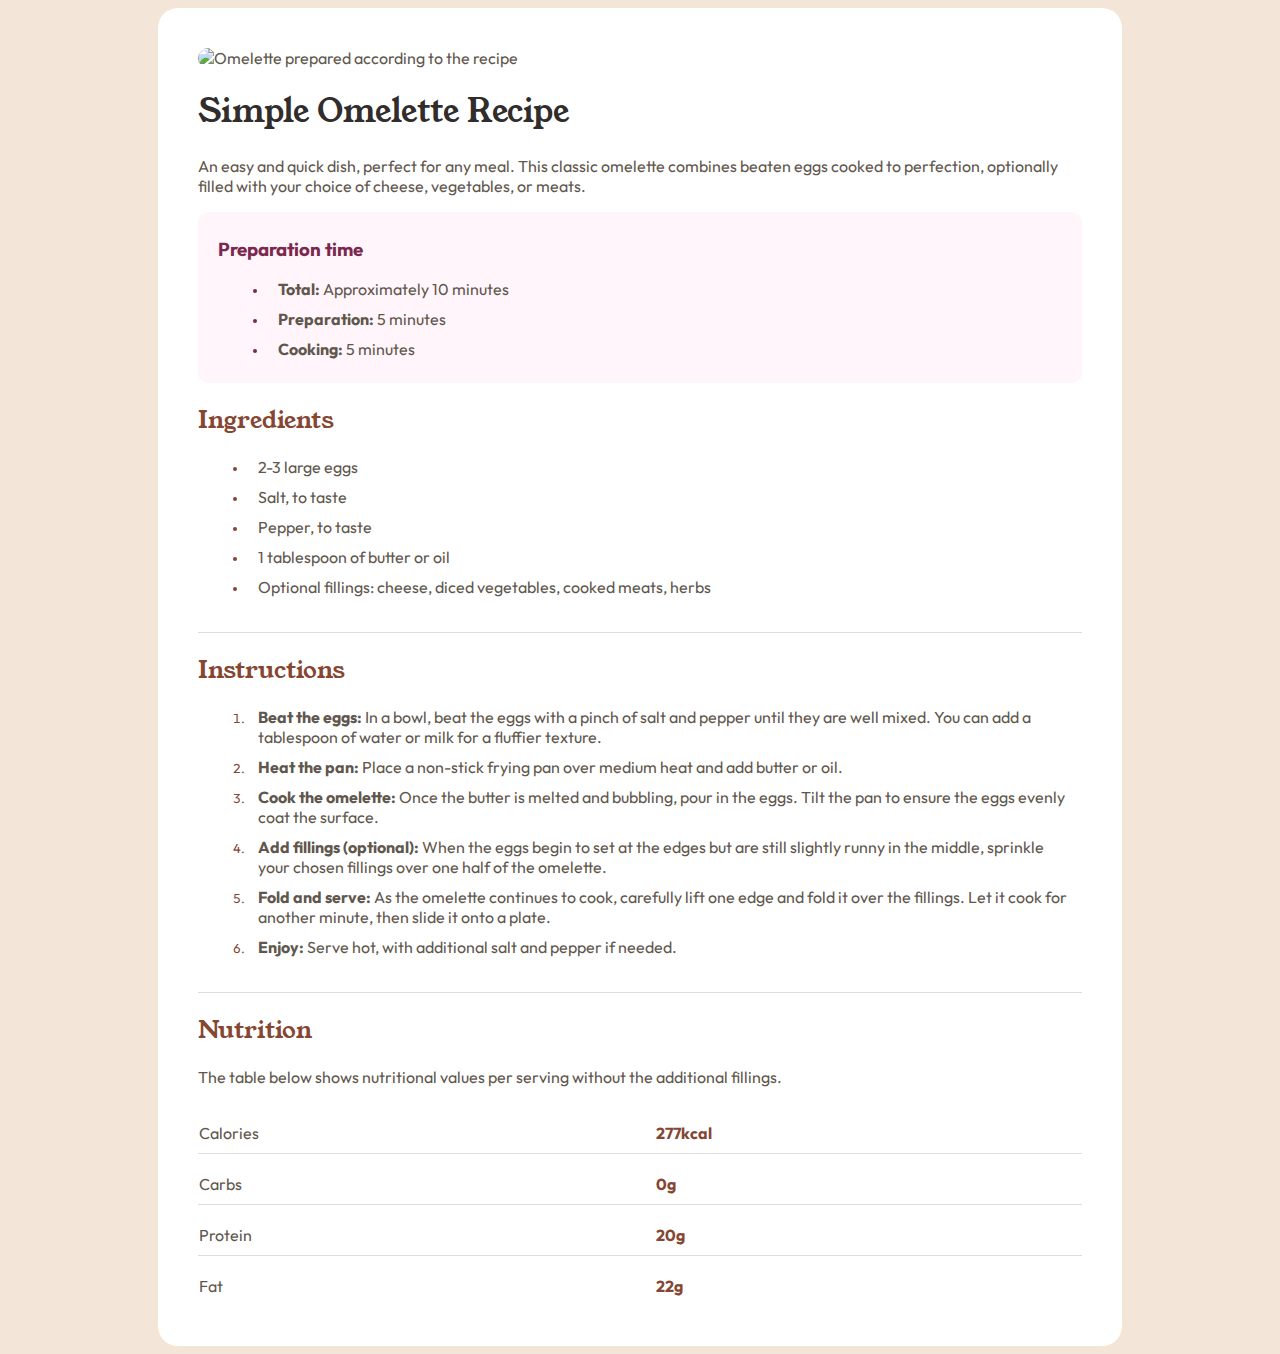
==== recipePage/index.html @ 116f4e9a "Add files via upload" ====
<!DOCTYPE html>
<html lang="en">
  <head>
    <meta charset="UTF-8">
    <meta name="viewport" content="width=device-width, initial-scale=1.0"> <!-- displays site properly based on user's device -->
    <link rel="stylesheet" type="text/css" href="style.css">
    <link rel="icon" type="image/png" sizes="32x32" href="./assets/images/favicon-32x32.png">
    <link rel="preconnect" href="https://fonts.googleapis.com">
    <link rel="preconnect" href="https://fonts.gstatic.com" crossorigin>
    <link href="https://fonts.googleapis.com/css2?family=Young+Serif&display=swap" rel="stylesheet">
    <link rel="preconnect" href="https://fonts.googleapis.com">
    <link rel="preconnect" href="https://fonts.gstatic.com" crossorigin>
    <link href="https://fonts.googleapis.com/css2?family=Outfit:wght@100..900&family=Young+Serif&display=swap" rel="stylesheet">

  <title>Recipe page</title>
  </head>
  <body>
    <div class="container">

        <img src="assets/images/image-omelette.jpeg" alt="Omelette prepared according to the recipe">

        <h1>Simple Omelette Recipe</h1>

          <p>
            An easy and quick dish, perfect for any meal. This classic omelette combines beaten eggs cooked
            to perfection, optionally filled with your choice of cheese, vegetables, or meats.
          </p>

      <div class="preparation">

        <h3><b>Preparation time</b></h3>

          <ul>
            <li class="liTotal"><b>Total:</b> Approximately 10 minutes</li>
            <li class="liPrep"><b>Preparation:</b> 5 minutes</li>
            <li class="liCook"><b>Cooking:</b> 5 minutes</li>
          </ul>

      </div>
        <h2>Ingredients</h2>

          <ul>
            <li>2-3 large eggs</li>
            <li>Salt, to taste</li>
            <li>Pepper, to taste</li>
            <li>1 tablespoon of butter or oil</li>
            <li>Optional fillings: cheese, diced vegetables, cooked meats, herbs</li>
          </ul>

        <hr>

        <h2>Instructions</h2>

          <ol>
            <li><b>Beat the eggs:</b> In a bowl, beat the eggs with a pinch of salt and pepper until they are well mixed.
              You can add a tablespoon of water or milk for a fluffier texture.</li>

            <li><b>Heat the pan:</b> Place a non-stick frying pan over medium heat and add butter or oil.</li>

            <li><b>Cook the omelette:</b> Once the butter is melted and bubbling, pour in the eggs. Tilt the pan to ensure
              the eggs evenly coat the surface.</li>

            <li><b>Add fillings (optional):</b> When the eggs begin to set at the edges but are still slightly runny in the
              middle, sprinkle your chosen fillings over one half of the omelette.</li>

            <li><b>Fold and serve:</b> As the omelette continues to cook, carefully lift one edge and fold it over the
              fillings. Let it cook for another minute, then slide it onto a plate.</li>

            <li><b>Enjoy:</b> Serve hot, with additional salt and pepper if needed.</li>
          </ol>

      <hr>

        <h2>Nutrition</h2>

          <p>The table below shows nutritional values per serving without the additional fillings.</p>

      <table>
        <tr>
          <td>Calories</td>
          <td style="color: hsl(14, 45%, 36%)"><b>277kcal</b></td>
        </tr>

        <tr>
          <td>Carbs</td>
          <td style="color: hsl(14, 45%, 36%)"><b>0g</b></td>
        </tr>

        <tr>
          <td>Protein</td>
          <td style="color: hsl(14, 45%, 36%)"><b>20g</b></td>
        </tr>

        <tr>
          <td class="borderFat">Fat</td>
          <td class="borderG"style="color: hsl(14, 45%, 36%)"><b>22g</b></td>
        </tr>
      </table>

    </div>

  </body>
</html>
---- recipePage/style.css ----
body {
    font-style: normal;
    background-color: hsl(30, 54%, 90%);
    display: flex;
    justify-content: center;
    font-family: "Outfit";
    color: hsl(30, 10%, 34%);
    font-weight: normal;
    font-size: 16px;
}

.container {
    padding: 40px;
    width: 70%;
    background-color: white;
    border-radius: 20px;
}

.container img {
    border-radius: 10px;
    width: 100%;
}

.preparation {
    padding: 6px 20px 8px;
    background-color: hsl(330, 100%, 98%);
    font-family: "Outfit";
    border-radius: 10px;
}

h1 {
    font-family: "Young Serif";
    color: hsl(24, 5%, 18%);
    font-weight: normal;
}

h2 {
    font-family: "Young Serif";
    font-weight: normal;
    color: hsl(14, 45%, 36%);
}

h3 {
    font-weight: normal;
    color: hsl(332, 51%, 32%);
}

li {
    margin: 10px;
    font-weight: normal;
    padding-left: 10px;

}

.liTotal::marker {
    color: hsl(332, 51%, 32%);
}

.liPrep::marker {
    color: hsl(332, 51%, 32%);
}

.liCook::marker {
    color: hsl(332, 51%, 32%);
}

::marker {
    color: hsl(14, 45%, 36%);
    font-weight: normal;
    font-size: small;
}

hr {
    margin-top: 35px;
    border: none;
    height: 1px;
    color: hsl(30, 18%, 87%);
    background-color: hsl(30, 18%, 87%);
}

table {
    border-collapse: collapse;
    width: 100%;
}

table td {
    padding-top: 20px;
    padding-bottom: 10px;
    border-bottom: 1px solid hsl(30, 18%, 87%);
}

.borderFat {
 border-bottom: none;
}

.borderG {
    border-bottom: none;
}
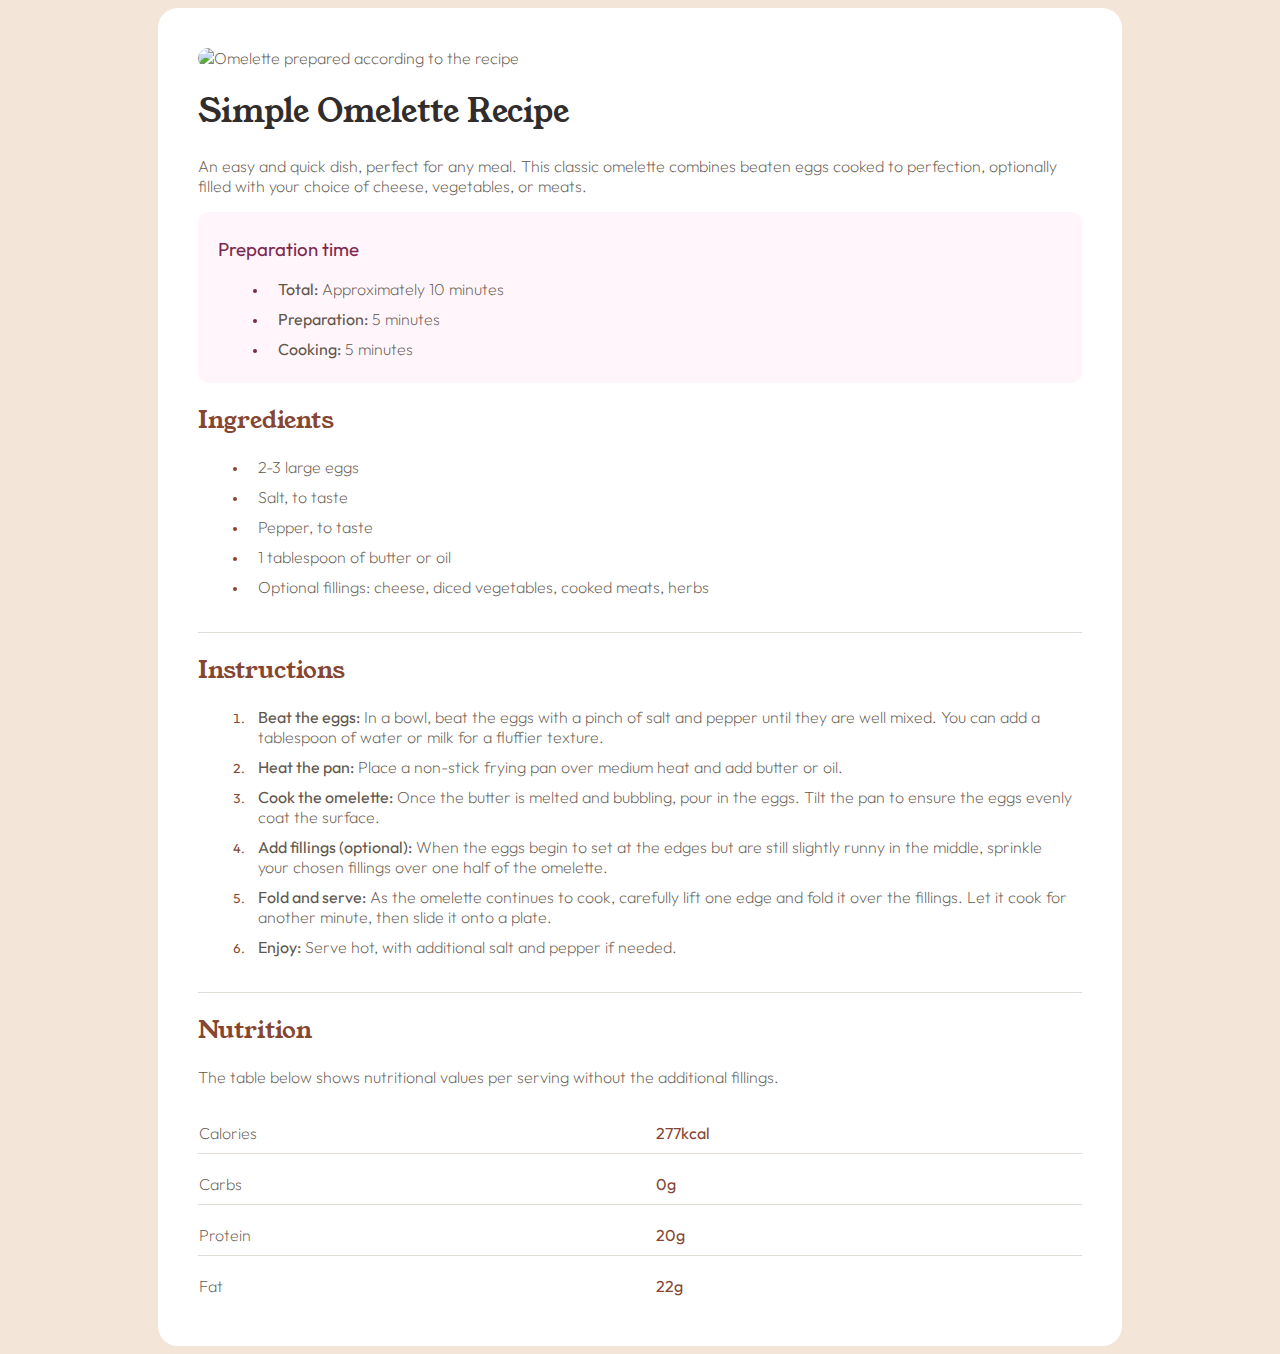
==== commit efec4f22: "Add files via upload" ====
--- a/recipePage/index.html
+++ b/recipePage/index.html
@@ -92,8 +92,8 @@
         </tr>
 
         <tr>
-          <td class="borderFat">Fat</td>
-          <td class="borderG"style="color: hsl(14, 45%, 36%)"><b>22g</b></td>
+          <td class="tableBorderBottomLeft">Fat</td>
+          <td class="tableBorderBottomRight"style="color: hsl(14, 45%, 36%)"><b>22g</b></td>
         </tr>
       </table>
 
--- a/recipePage/style.css
+++ b/recipePage/style.css
@@ -5,7 +5,7 @@
     justify-content: center;
     font-family: "Outfit";
     color: hsl(30, 10%, 34%);
-    font-weight: normal;
+    font-weight: 200;
     font-size: 16px;
 }
 
@@ -31,23 +31,23 @@
 h1 {
     font-family: "Young Serif";
     color: hsl(24, 5%, 18%);
-    font-weight: normal;
+    font-weight: 200;
+
 }
 
 h2 {
     font-family: "Young Serif";
-    font-weight: normal;
     color: hsl(14, 45%, 36%);
+    font-weight: 200;
 }
 
 h3 {
-    font-weight: normal;
     color: hsl(332, 51%, 32%);
+    font-weight: 200;
 }
 
 li {
     margin: 10px;
-    font-weight: normal;
     padding-left: 10px;
 
 }
@@ -89,10 +89,10 @@
     border-bottom: 1px solid hsl(30, 18%, 87%);
 }
 
-.borderFat {
+.tableBorderBottomLeft {
  border-bottom: none;
 }
 
-.borderG {
+.tableBorderBottomRight {
     border-bottom: none;
 }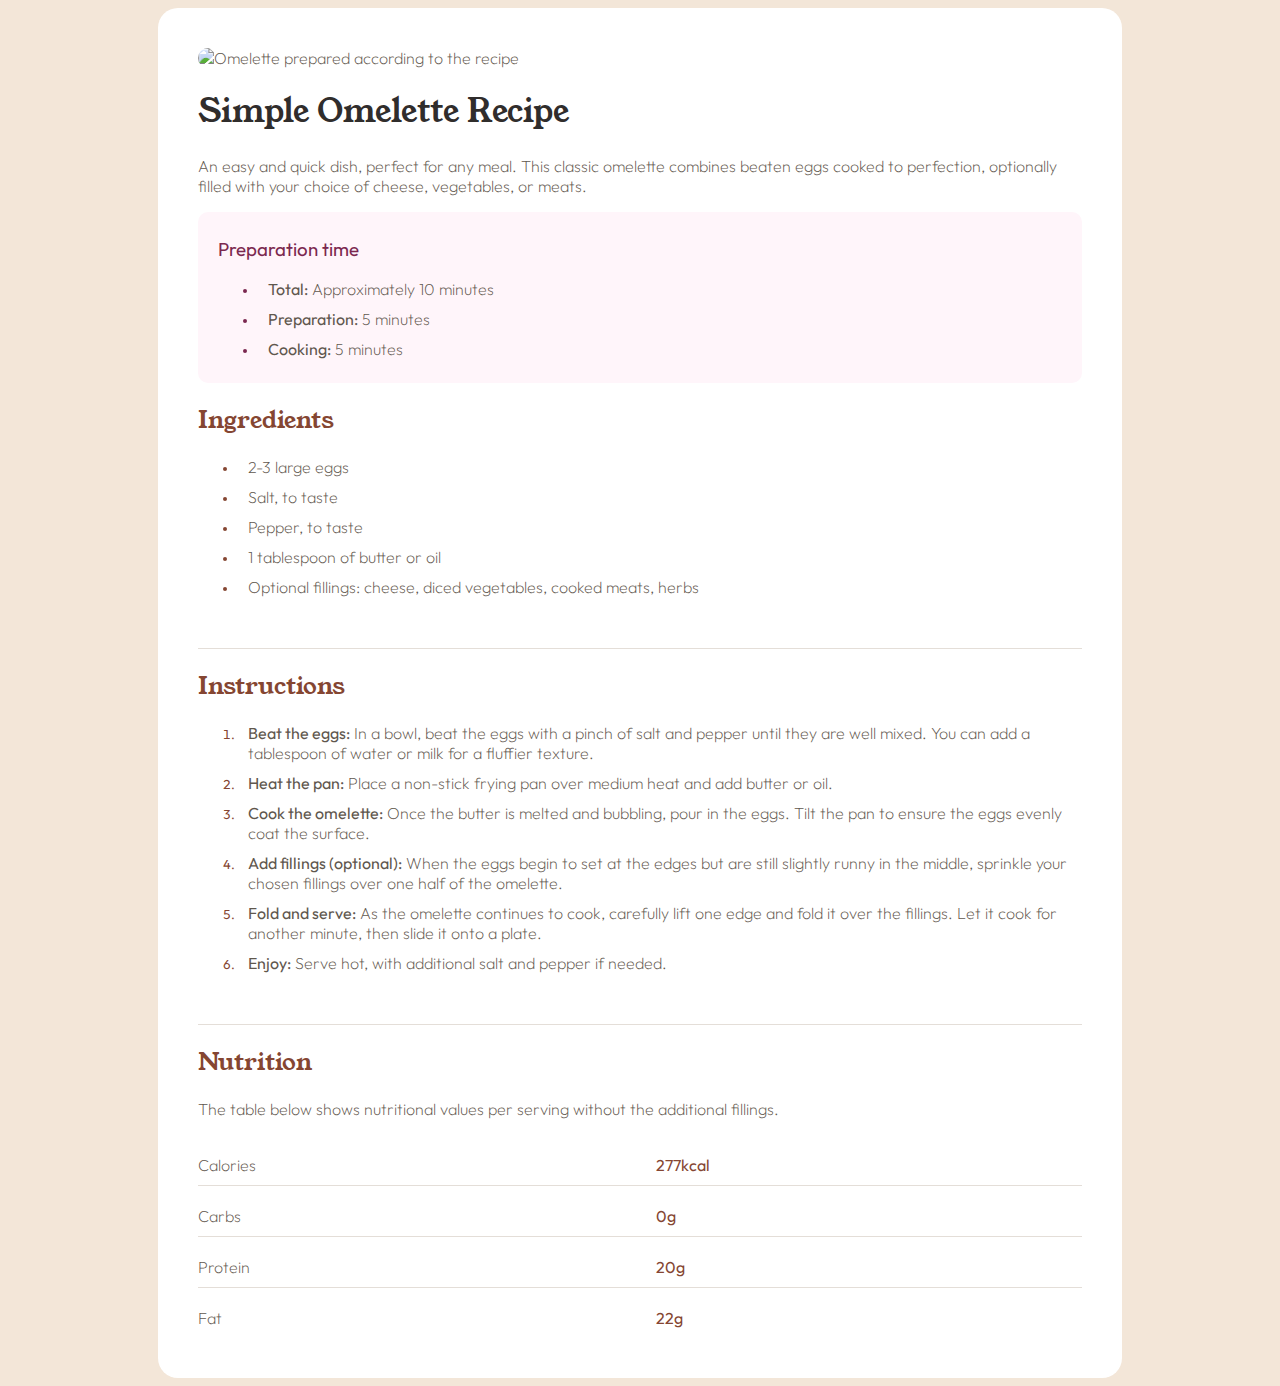
==== commit 87a3f225: "Add files via upload" ====
--- a/recipePage/index.html
+++ b/recipePage/index.html
@@ -17,7 +17,7 @@
   <body>
     <div class="container">
 
-        <img src="assets/images/image-omelette.jpeg" alt="Omelette prepared according to the recipe">
+        <img src="assets/images/image-omelette.jpeg" alt="Omelette prepared according to the recipe"/>
 
         <h1>Simple Omelette Recipe</h1>
 
@@ -30,10 +30,10 @@
 
         <h3><b>Preparation time</b></h3>
 
-          <ul>
-            <li class="liTotal"><b>Total:</b> Approximately 10 minutes</li>
-            <li class="liPrep"><b>Preparation:</b> 5 minutes</li>
-            <li class="liCook"><b>Cooking:</b> 5 minutes</li>
+          <ul class="prepTime">
+            <li><b>Total:</b> Approximately 10 minutes</li>
+            <li><b>Preparation:</b> 5 minutes</li>
+            <li><b>Cooking:</b> 5 minutes</li>
           </ul>
 
       </div>
@@ -75,25 +75,25 @@
 
           <p>The table below shows nutritional values per serving without the additional fillings.</p>
 
-      <table>
+      <table class="defaultTable">
         <tr>
           <td>Calories</td>
-          <td style="color: hsl(14, 45%, 36%)"><b>277kcal</b></td>
+          <td><b>277kcal</b></td>
         </tr>
 
         <tr>
           <td>Carbs</td>
-          <td style="color: hsl(14, 45%, 36%)"><b>0g</b></td>
+          <td><b>0g</b></td>
         </tr>
 
         <tr>
           <td>Protein</td>
-          <td style="color: hsl(14, 45%, 36%)"><b>20g</b></td>
+          <td><b>20g</b></td>
         </tr>
 
         <tr>
-          <td class="tableBorderBottomLeft">Fat</td>
-          <td class="tableBorderBottomRight"style="color: hsl(14, 45%, 36%)"><b>22g</b></td>
+          <td>Fat</td>
+          <td><b>22g</b></td>
         </tr>
       </table>
 
--- a/recipePage/style.css
+++ b/recipePage/style.css
@@ -16,7 +16,7 @@
     border-radius: 20px;
 }
 
-.container img {
+.container img:nth-child(1) {
     border-radius: 10px;
     width: 100%;
 }
@@ -32,7 +32,6 @@
     font-family: "Young Serif";
     color: hsl(24, 5%, 18%);
     font-weight: 200;
-
 }
 
 h2 {
@@ -47,20 +46,14 @@
 }
 
 li {
-    margin: 10px;
-    padding-left: 10px;
-
+    padding: 10px 0 0 10px;
 }
 
-.liTotal::marker {
-    color: hsl(332, 51%, 32%);
+li:first-child {
+    padding-top: 0;
 }
 
-.liPrep::marker {
-    color: hsl(332, 51%, 32%);
-}
-
-.liCook::marker {
+.prepTime li::marker {
     color: hsl(332, 51%, 32%);
 }
 
@@ -71,28 +64,24 @@
 }
 
 hr {
-    margin-top: 35px;
+    padding-top: 35px;
     border: none;
-    height: 1px;
-    color: hsl(30, 18%, 87%);
-    background-color: hsl(30, 18%, 87%);
-}
-
-table {
-    border-collapse: collapse;
-    width: 100%;
-}
-
-table td {
-    padding-top: 20px;
-    padding-bottom: 10px;
     border-bottom: 1px solid hsl(30, 18%, 87%);
 }
 
-.tableBorderBottomLeft {
- border-bottom: none;
+.defaultTable {
+    width: 100%;
+    border-collapse: collapse;
 }
 
-.tableBorderBottomRight {
-    border-bottom: none;
-}+.defaultTable tr:not(:last-child) {
+    border-bottom: 1px solid hsl(30, 18%, 87%);
+}
+
+.defaultTable td {
+    padding: 20px 0 10px 0;;
+}
+
+.defaultTable b {
+    color: hsl(14, 45%, 36%);
+}
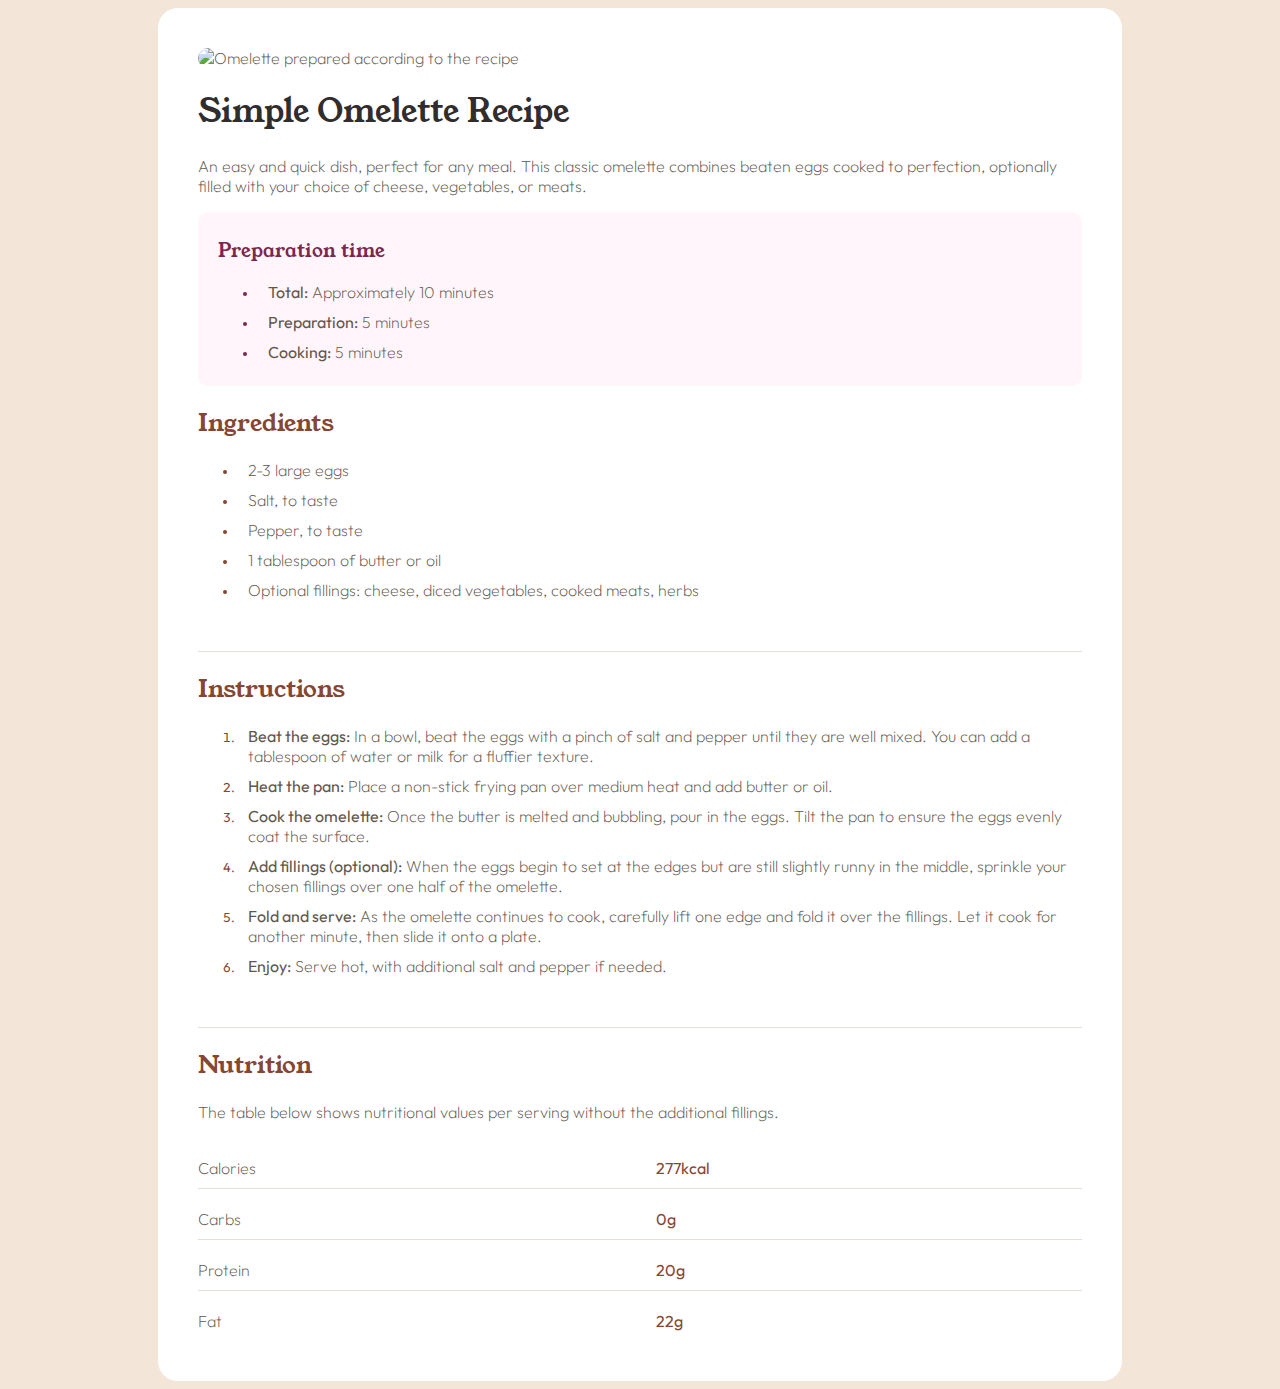
==== commit 282b65f3: "Add files via upload" ====
--- a/recipePage/index.html
+++ b/recipePage/index.html
@@ -1,8 +1,9 @@
 <!DOCTYPE html>
 <html lang="en">
-  <head>
+<head>
     <meta charset="UTF-8">
-    <meta name="viewport" content="width=device-width, initial-scale=1.0"> <!-- displays site properly based on user's device -->
+    <meta name="viewport" content="width=device-width, initial-scale=1.0">
+    <!-- displays site properly based on user's device -->
     <link rel="stylesheet" type="text/css" href="style.css">
     <link rel="icon" type="image/png" sizes="32x32" href="./assets/images/favicon-32x32.png">
     <link rel="preconnect" href="https://fonts.googleapis.com">
@@ -10,94 +11,99 @@
     <link href="https://fonts.googleapis.com/css2?family=Young+Serif&display=swap" rel="stylesheet">
     <link rel="preconnect" href="https://fonts.googleapis.com">
     <link rel="preconnect" href="https://fonts.gstatic.com" crossorigin>
-    <link href="https://fonts.googleapis.com/css2?family=Outfit:wght@100..900&family=Young+Serif&display=swap" rel="stylesheet">
+    <link href="https://fonts.googleapis.com/css2?family=Outfit:wght@100..900&family=Young+Serif&display=swap"
+          rel="stylesheet">
 
-  <title>Recipe page</title>
-  </head>
-  <body>
-    <div class="container">
+    <title>Recipe page</title>
+</head>
+<body>
+<div class="container">
 
-        <img src="assets/images/image-omelette.jpeg" alt="Omelette prepared according to the recipe"/>
+    <img class="mainImg" src="assets/images/image-omelette.jpeg" alt="Omelette prepared according to the recipe"/>
 
-        <h1>Simple Omelette Recipe</h1>
+    <h1 class="defaultHeadline main">Simple Omelette Recipe</h1>
 
-          <p>
-            An easy and quick dish, perfect for any meal. This classic omelette combines beaten eggs cooked
-            to perfection, optionally filled with your choice of cheese, vegetables, or meats.
-          </p>
+    <p class="defaultP">
+        An easy and quick dish, perfect for any meal. This classic omelette combines beaten eggs cooked
+        to perfection, optionally filled with your choice of cheese, vegetables, or meats.
+    </p>
 
-      <div class="preparation">
+    <div class="preparationBox">
 
-        <h3><b>Preparation time</b></h3>
+        <h3 class="defaultHeadline pink"><b>Preparation time</b></h3>
 
-          <ul class="prepTime">
+        <ul class="defaultUl pink">
             <li><b>Total:</b> Approximately 10 minutes</li>
             <li><b>Preparation:</b> 5 minutes</li>
             <li><b>Cooking:</b> 5 minutes</li>
-          </ul>
+        </ul>
 
-      </div>
-        <h2>Ingredients</h2>
+    </div>
+    <h2 class="defaultHeadline">Ingredients</h2>
 
-          <ul>
-            <li>2-3 large eggs</li>
-            <li>Salt, to taste</li>
-            <li>Pepper, to taste</li>
-            <li>1 tablespoon of butter or oil</li>
-            <li>Optional fillings: cheese, diced vegetables, cooked meats, herbs</li>
-          </ul>
+    <ul class="defaultUl">
+        <li>2-3 large eggs</li>
+        <li>Salt, to taste</li>
+        <li>Pepper, to taste</li>
+        <li>1 tablespoon of butter or oil</li>
+        <li>Optional fillings: cheese, diced vegetables, cooked meats, herbs</li>
+    </ul>
 
-        <hr>
+    <hr>
 
-        <h2>Instructions</h2>
+    <h2 class="defaultHeadline">Instructions</h2>
 
-          <ol>
-            <li><b>Beat the eggs:</b> In a bowl, beat the eggs with a pinch of salt and pepper until they are well mixed.
-              You can add a tablespoon of water or milk for a fluffier texture.</li>
+    <ol class="defaultOl">
+        <li><b>Beat the eggs:</b> In a bowl, beat the eggs with a pinch of salt and pepper until they are well mixed.
+            You can add a tablespoon of water or milk for a fluffier texture.
+        </li>
 
-            <li><b>Heat the pan:</b> Place a non-stick frying pan over medium heat and add butter or oil.</li>
+        <li><b>Heat the pan:</b> Place a non-stick frying pan over medium heat and add butter or oil.</li>
 
-            <li><b>Cook the omelette:</b> Once the butter is melted and bubbling, pour in the eggs. Tilt the pan to ensure
-              the eggs evenly coat the surface.</li>
+        <li><b>Cook the omelette:</b> Once the butter is melted and bubbling, pour in the eggs. Tilt the pan to ensure
+            the eggs evenly coat the surface.
+        </li>
 
-            <li><b>Add fillings (optional):</b> When the eggs begin to set at the edges but are still slightly runny in the
-              middle, sprinkle your chosen fillings over one half of the omelette.</li>
+        <li><b>Add fillings (optional):</b> When the eggs begin to set at the edges but are still slightly runny in the
+            middle, sprinkle your chosen fillings over one half of the omelette.
+        </li>
 
-            <li><b>Fold and serve:</b> As the omelette continues to cook, carefully lift one edge and fold it over the
-              fillings. Let it cook for another minute, then slide it onto a plate.</li>
+        <li><b>Fold and serve:</b> As the omelette continues to cook, carefully lift one edge and fold it over the
+            fillings. Let it cook for another minute, then slide it onto a plate.
+        </li>
 
-            <li><b>Enjoy:</b> Serve hot, with additional salt and pepper if needed.</li>
-          </ol>
+        <li><b>Enjoy:</b> Serve hot, with additional salt and pepper if needed.</li>
+    </ol>
 
-      <hr>
+    <hr>
 
-        <h2>Nutrition</h2>
+    <h2 class="defaultHeadline">Nutrition</h2>
 
-          <p>The table below shows nutritional values per serving without the additional fillings.</p>
+    <p class="defaultP">The table below shows nutritional values per serving without the additional fillings.</p>
 
-      <table class="defaultTable">
+    <table class="defaultTable">
         <tr>
-          <td>Calories</td>
-          <td><b>277kcal</b></td>
+            <td>Calories</td>
+            <td><b>277kcal</b></td>
         </tr>
 
         <tr>
-          <td>Carbs</td>
-          <td><b>0g</b></td>
+            <td>Carbs</td>
+            <td><b>0g</b></td>
         </tr>
 
         <tr>
-          <td>Protein</td>
-          <td><b>20g</b></td>
+            <td>Protein</td>
+            <td><b>20g</b></td>
         </tr>
 
         <tr>
-          <td>Fat</td>
-          <td><b>22g</b></td>
+            <td>Fat</td>
+            <td><b>22g</b></td>
         </tr>
-      </table>
+    </table>
 
-    </div>
+</div>
 
-  </body>
+</body>
 </html>--- a/recipePage/style.css
+++ b/recipePage/style.css
@@ -11,56 +11,58 @@
 
 .container {
     padding: 40px;
-    width: 70%;
+    max-width: 70%;
     background-color: white;
     border-radius: 20px;
 }
 
-.container img:nth-child(1) {
+.mainImg {
     border-radius: 10px;
     width: 100%;
 }
 
-.preparation {
+.defaultUl li {
+    padding: 10px 0 0 10px;
+}
+
+.defaultUl.pink li::marker {
+    color: hsl(332, 51%, 32%);
+}
+
+.defaultOl li {
+    padding: 10px 0 0 10px;
+}
+
+::marker {
+    color: hsl(14, 45%, 36%);
+    font-weight: normal;
+    font-size: small;
+}
+
+li:first-child {
+    padding-top: 0;
+}
+
+.preparationBox {
     padding: 6px 20px 8px;
     background-color: hsl(330, 100%, 98%);
     font-family: "Outfit";
     border-radius: 10px;
 }
 
-h1 {
-    font-family: "Young Serif";
-    color: hsl(24, 5%, 18%);
-    font-weight: 200;
-}
-
-h2 {
+.defaultHeadline {
     font-family: "Young Serif";
     color: hsl(14, 45%, 36%);
     font-weight: 200;
 }
 
-h3 {
-    color: hsl(332, 51%, 32%);
-    font-weight: 200;
+.defaultHeadline.main {
+    font-family: "Young Serif";
+    color: hsl(24, 5%, 18%);
 }
 
-li {
-    padding: 10px 0 0 10px;
-}
-
-li:first-child {
-    padding-top: 0;
-}
-
-.prepTime li::marker {
+.defaultHeadline.pink {
     color: hsl(332, 51%, 32%);
-}
-
-::marker {
-    color: hsl(14, 45%, 36%);
-    font-weight: normal;
-    font-size: small;
 }
 
 hr {
